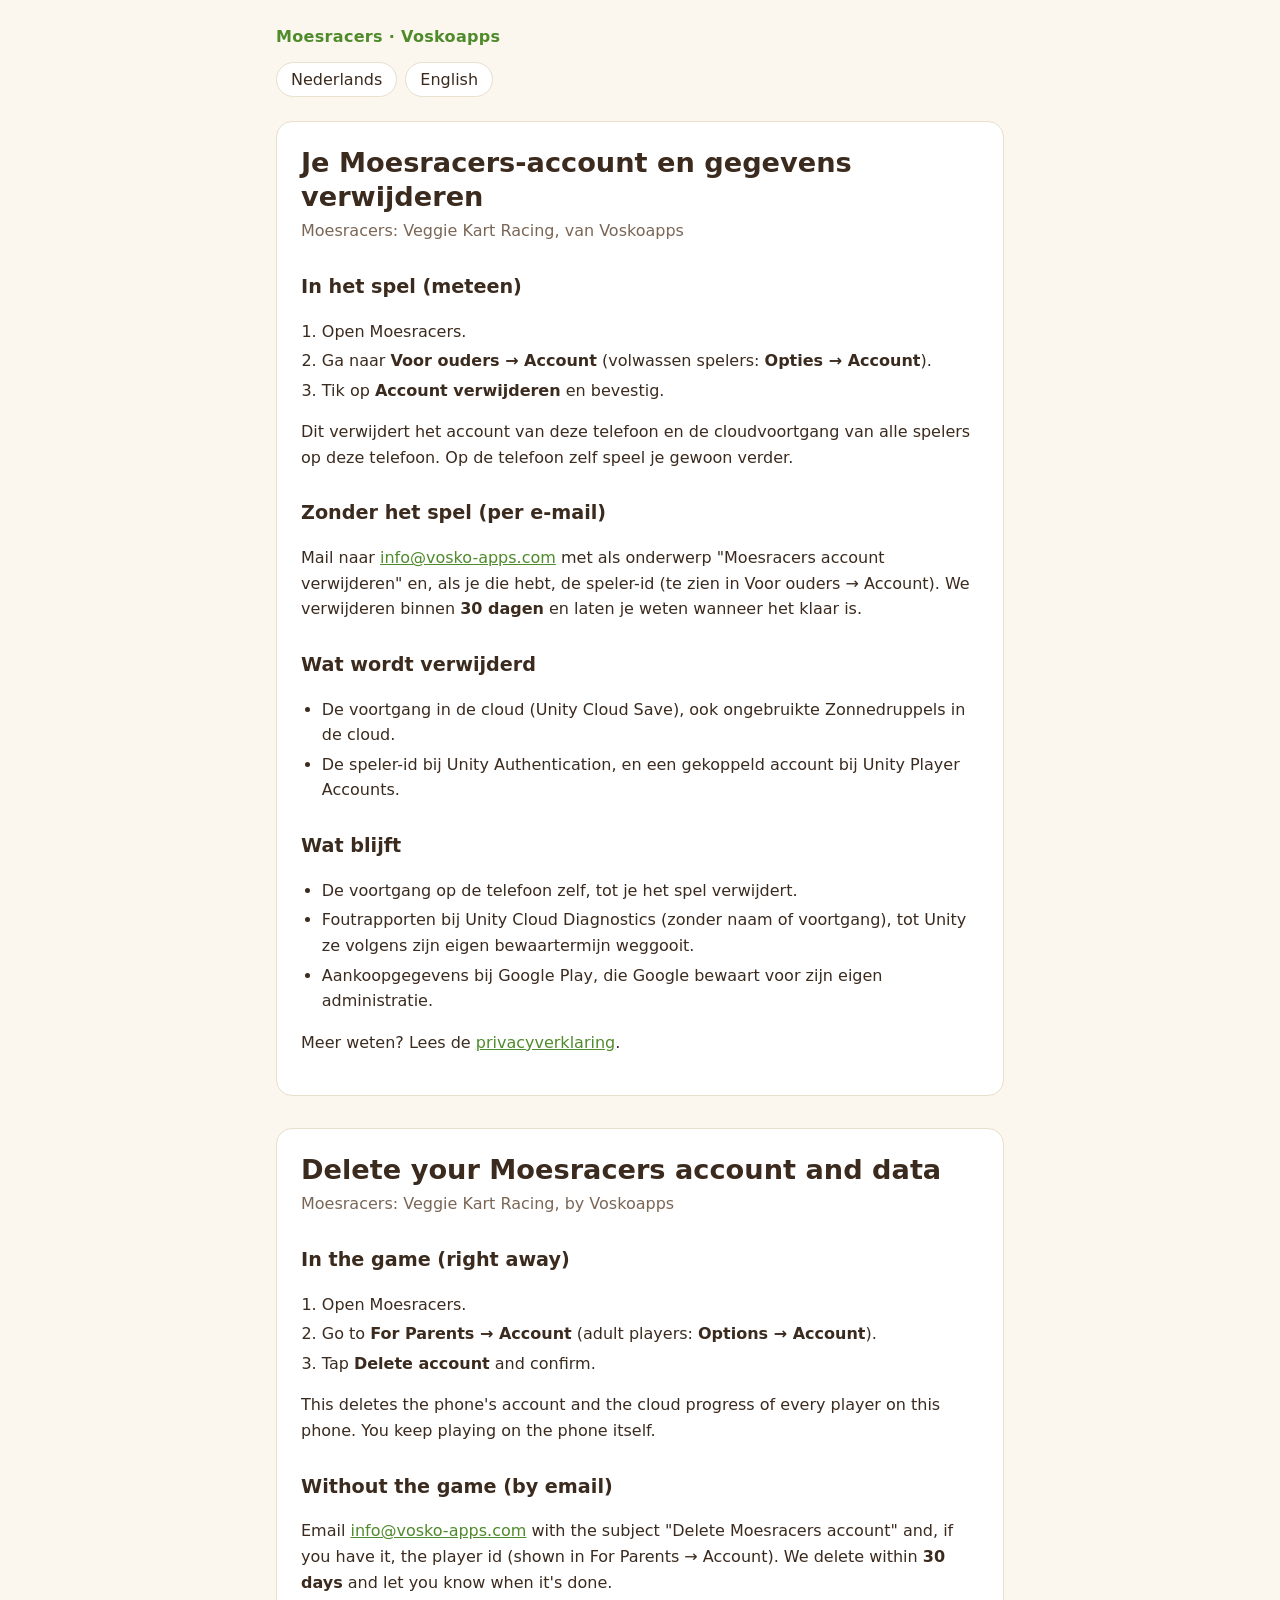
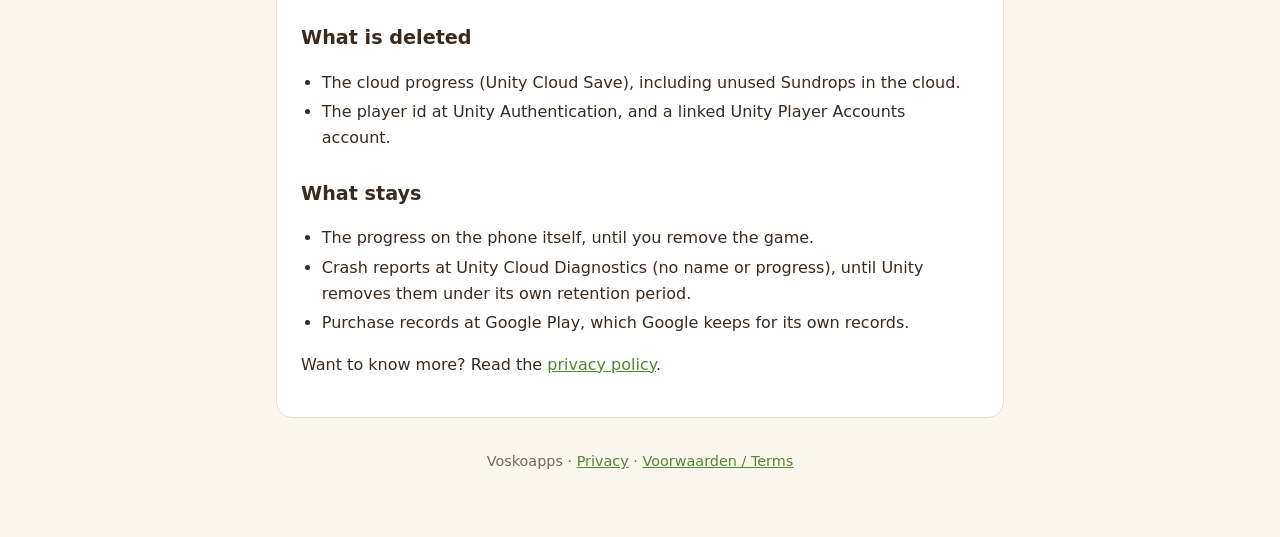
==== moesracers/delete/index.html @ 67dca650 "Add the Moesracers privacy, terms and account deletion pages Co-Authored-By: Claude Opus 5.5 <norepl" ====
<!doctype html>
<html lang="nl">
<head>
<meta charset="utf-8">
<meta name="viewport" content="width=device-width, initial-scale=1">
<title>Moesracers – Account verwijderen / Delete account</title>
<link rel="stylesheet" href="/moesracers/style.css">
</head>
<body>
<main>
<header>
  <div class="brand">Moesracers · Voskoapps</div>
  <nav class="lang"><a href="#nl">Nederlands</a><a href="#en">English</a></nav>
</header>

<section class="doc" id="nl" lang="nl">
<h1>Je Moesracers-account en gegevens verwijderen</h1>
<p class="date">Moesracers: Veggie Kart Racing, van Voskoapps</p>

<h2>In het spel (meteen)</h2>
<ol>
  <li>Open Moesracers.</li>
  <li>Ga naar <strong>Voor ouders → Account</strong> (volwassen spelers: <strong>Opties → Account</strong>).</li>
  <li>Tik op <strong>Account verwijderen</strong> en bevestig.</li>
</ol>
<p>Dit verwijdert het account van deze telefoon en de cloudvoortgang van alle spelers op deze telefoon. Op de telefoon
zelf speel je gewoon verder.</p>

<h2>Zonder het spel (per e-mail)</h2>
<p>Mail naar <a href="mailto:info@vosko-apps.com?subject=Moesracers%20account%20verwijderen">info@vosko-apps.com</a>
met als onderwerp "Moesracers account verwijderen" en, als je die hebt, de speler-id (te zien in Voor ouders →
Account). We verwijderen binnen <strong>30 dagen</strong> en laten je weten wanneer het klaar is.</p>

<h2>Wat wordt verwijderd</h2>
<ul>
  <li>De voortgang in de cloud (Unity Cloud Save), ook ongebruikte Zonnedruppels in de cloud.</li>
  <li>De speler-id bij Unity Authentication, en een gekoppeld account bij Unity Player Accounts.</li>
</ul>

<h2>Wat blijft</h2>
<ul>
  <li>De voortgang op de telefoon zelf, tot je het spel verwijdert.</li>
  <li>Foutrapporten bij Unity Cloud Diagnostics (zonder naam of voortgang), tot Unity ze volgens zijn eigen
    bewaartermijn weggooit.</li>
  <li>Aankoopgegevens bij Google Play, die Google bewaart voor zijn eigen administratie.</li>
</ul>
<p>Meer weten? Lees de <a href="/moesracers/privacy">privacyverklaring</a>.</p>
</section>

<section class="doc" id="en" lang="en">
<h1>Delete your Moesracers account and data</h1>
<p class="date">Moesracers: Veggie Kart Racing, by Voskoapps</p>

<h2>In the game (right away)</h2>
<ol>
  <li>Open Moesracers.</li>
  <li>Go to <strong>For Parents → Account</strong> (adult players: <strong>Options → Account</strong>).</li>
  <li>Tap <strong>Delete account</strong> and confirm.</li>
</ol>
<p>This deletes the phone's account and the cloud progress of every player on this phone. You keep playing on the
phone itself.</p>

<h2>Without the game (by email)</h2>
<p>Email <a href="mailto:info@vosko-apps.com?subject=Delete%20Moesracers%20account">info@vosko-apps.com</a> with the
subject "Delete Moesracers account" and, if you have it, the player id (shown in For Parents → Account). We delete
within <strong>30 days</strong> and let you know when it's done.</p>

<h2>What is deleted</h2>
<ul>
  <li>The cloud progress (Unity Cloud Save), including unused Sundrops in the cloud.</li>
  <li>The player id at Unity Authentication, and a linked Unity Player Accounts account.</li>
</ul>

<h2>What stays</h2>
<ul>
  <li>The progress on the phone itself, until you remove the game.</li>
  <li>Crash reports at Unity Cloud Diagnostics (no name or progress), until Unity removes them under its own retention
    period.</li>
  <li>Purchase records at Google Play, which Google keeps for its own records.</li>
</ul>
<p>Want to know more? Read the <a href="/moesracers/privacy">privacy policy</a>.</p>
</section>

<footer>Voskoapps · <a href="/moesracers/privacy">Privacy</a> · <a href="/moesracers/terms">Voorwaarden / Terms</a></footer>
</main>
</body>
</html>
---- moesracers/style.css ----
:root {
  --bg: #fbf7ee;
  --paper: #ffffff;
  --ink: #3b2a1e;
  --muted: #7a6656;
  --accent: #4f8a2b;
  --line: #e8dfcc;
  --head: #f3ecdc;
}
@media (prefers-color-scheme: dark) {
  :root {
    --bg: #1d1915;
    --paper: #26211b;
    --ink: #f1e9dc;
    --muted: #b6a796;
    --accent: #8fcb5e;
    --line: #3a332a;
    --head: #2e2820;
  }
}
* { box-sizing: border-box; }
body {
  margin: 0;
  background: var(--bg);
  color: var(--ink);
  font: 16px/1.6 system-ui, -apple-system, "Segoe UI", Roboto, sans-serif;
}
main {
  max-width: 760px;
  margin: 0 auto;
  padding: 24px 16px 64px;
}
header { margin-bottom: 24px; }
header .brand {
  color: var(--accent);
  font-weight: 700;
  letter-spacing: .02em;
}
nav.lang {
  display: flex;
  gap: 8px;
  margin-top: 12px;
}
nav.lang a {
  border: 1px solid var(--line);
  border-radius: 999px;
  padding: 4px 14px;
  text-decoration: none;
  color: var(--ink);
  background: var(--paper);
}
section.doc {
  background: var(--paper);
  border: 1px solid var(--line);
  border-radius: 16px;
  padding: 8px 24px 24px;
  margin-bottom: 32px;
}
h1 { font-size: 1.7rem; line-height: 1.25; margin: 16px 0 4px; }
h2 { font-size: 1.2rem; margin: 28px 0 8px; }
.date { color: var(--muted); margin: 0 0 16px; }
a { color: var(--accent); }
ul, ol { padding-left: 1.3em; }
li { margin: 4px 0; }
.table-wrap { overflow-x: auto; }
table {
  border-collapse: collapse;
  width: 100%;
  font-size: .92rem;
}
th, td {
  border: 1px solid var(--line);
  padding: 8px 10px;
  text-align: left;
  vertical-align: top;
}
th { background: var(--head); }
.box {
  background: var(--head);
  border-radius: 12px;
  padding: 12px 16px;
}
footer {
  color: var(--muted);
  font-size: .9rem;
  text-align: center;
}
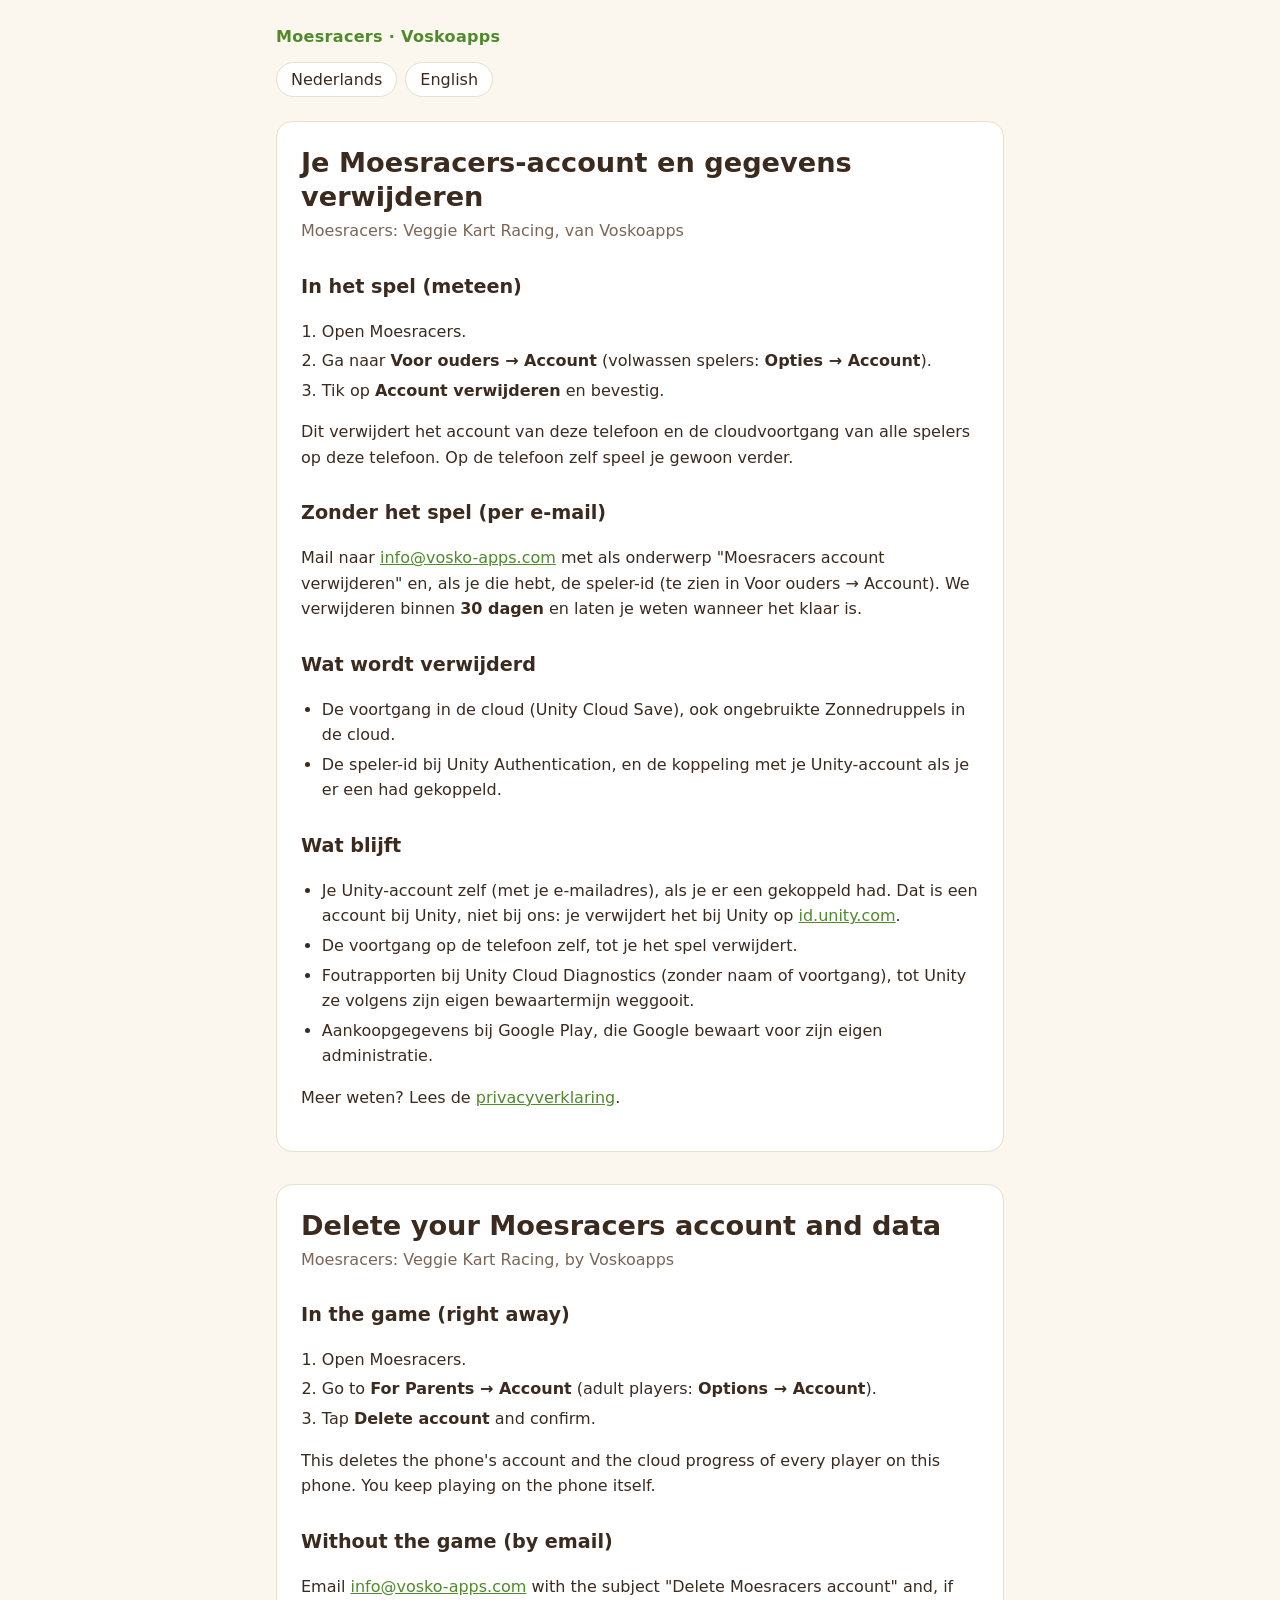
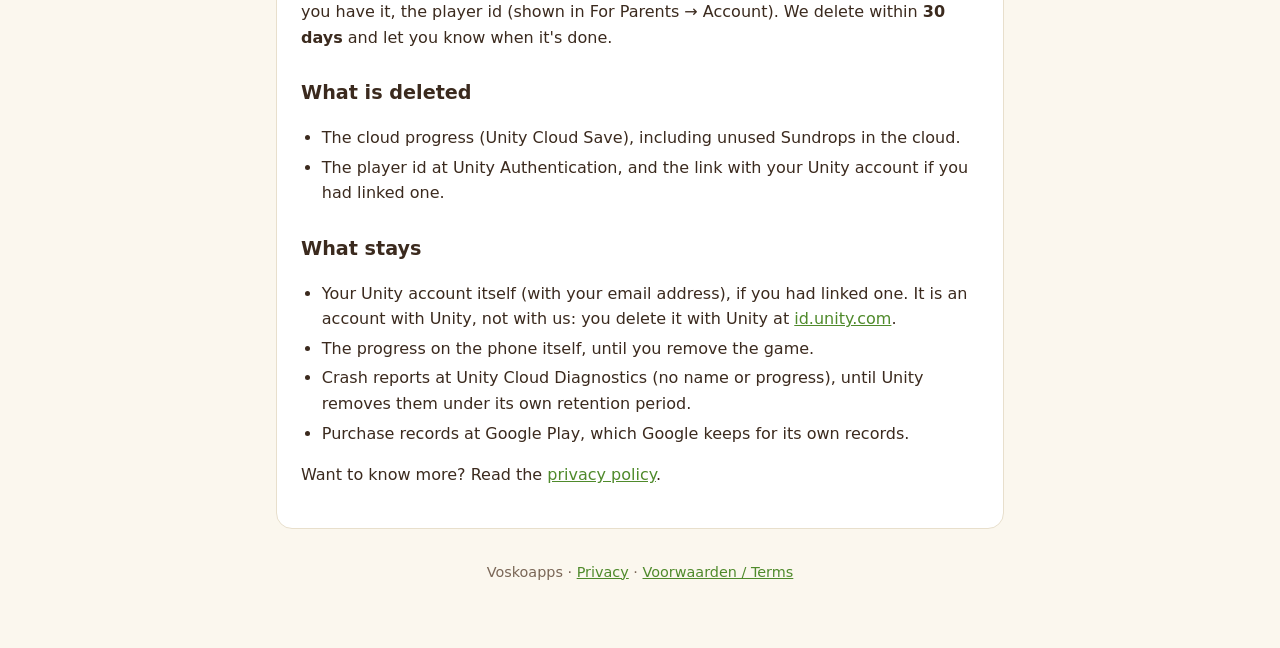
==== commit 68e62d43: "Moesracers privacy and delete pages: the IAP purchase message, 16+, the Unity account Co-Authored-By" ====
--- a/moesracers/delete/index.html
+++ b/moesracers/delete/index.html
@@ -34,11 +34,12 @@
 <h2>Wat wordt verwijderd</h2>
 <ul>
   <li>De voortgang in de cloud (Unity Cloud Save), ook ongebruikte Zonnedruppels in de cloud.</li>
-  <li>De speler-id bij Unity Authentication, en een gekoppeld account bij Unity Player Accounts.</li>
+  <li>De speler-id bij Unity Authentication, en de koppeling met je Unity-account als je er een had gekoppeld.</li>
 </ul>
 
 <h2>Wat blijft</h2>
 <ul>
+  <li>Je Unity-account zelf (met je e-mailadres), als je er een gekoppeld had. Dat is een account bij Unity, niet bij ons: je verwijdert het bij Unity op <a href="https://id.unity.com">id.unity.com</a>.</li>
   <li>De voortgang op de telefoon zelf, tot je het spel verwijdert.</li>
   <li>Foutrapporten bij Unity Cloud Diagnostics (zonder naam of voortgang), tot Unity ze volgens zijn eigen
     bewaartermijn weggooit.</li>
@@ -68,11 +69,12 @@
 <h2>What is deleted</h2>
 <ul>
   <li>The cloud progress (Unity Cloud Save), including unused Sundrops in the cloud.</li>
-  <li>The player id at Unity Authentication, and a linked Unity Player Accounts account.</li>
+  <li>The player id at Unity Authentication, and the link with your Unity account if you had linked one.</li>
 </ul>
 
 <h2>What stays</h2>
 <ul>
+  <li>Your Unity account itself (with your email address), if you had linked one. It is an account with Unity, not with us: you delete it with Unity at <a href="https://id.unity.com">id.unity.com</a>.</li>
   <li>The progress on the phone itself, until you remove the game.</li>
   <li>Crash reports at Unity Cloud Diagnostics (no name or progress), until Unity removes them under its own retention
     period.</li>
